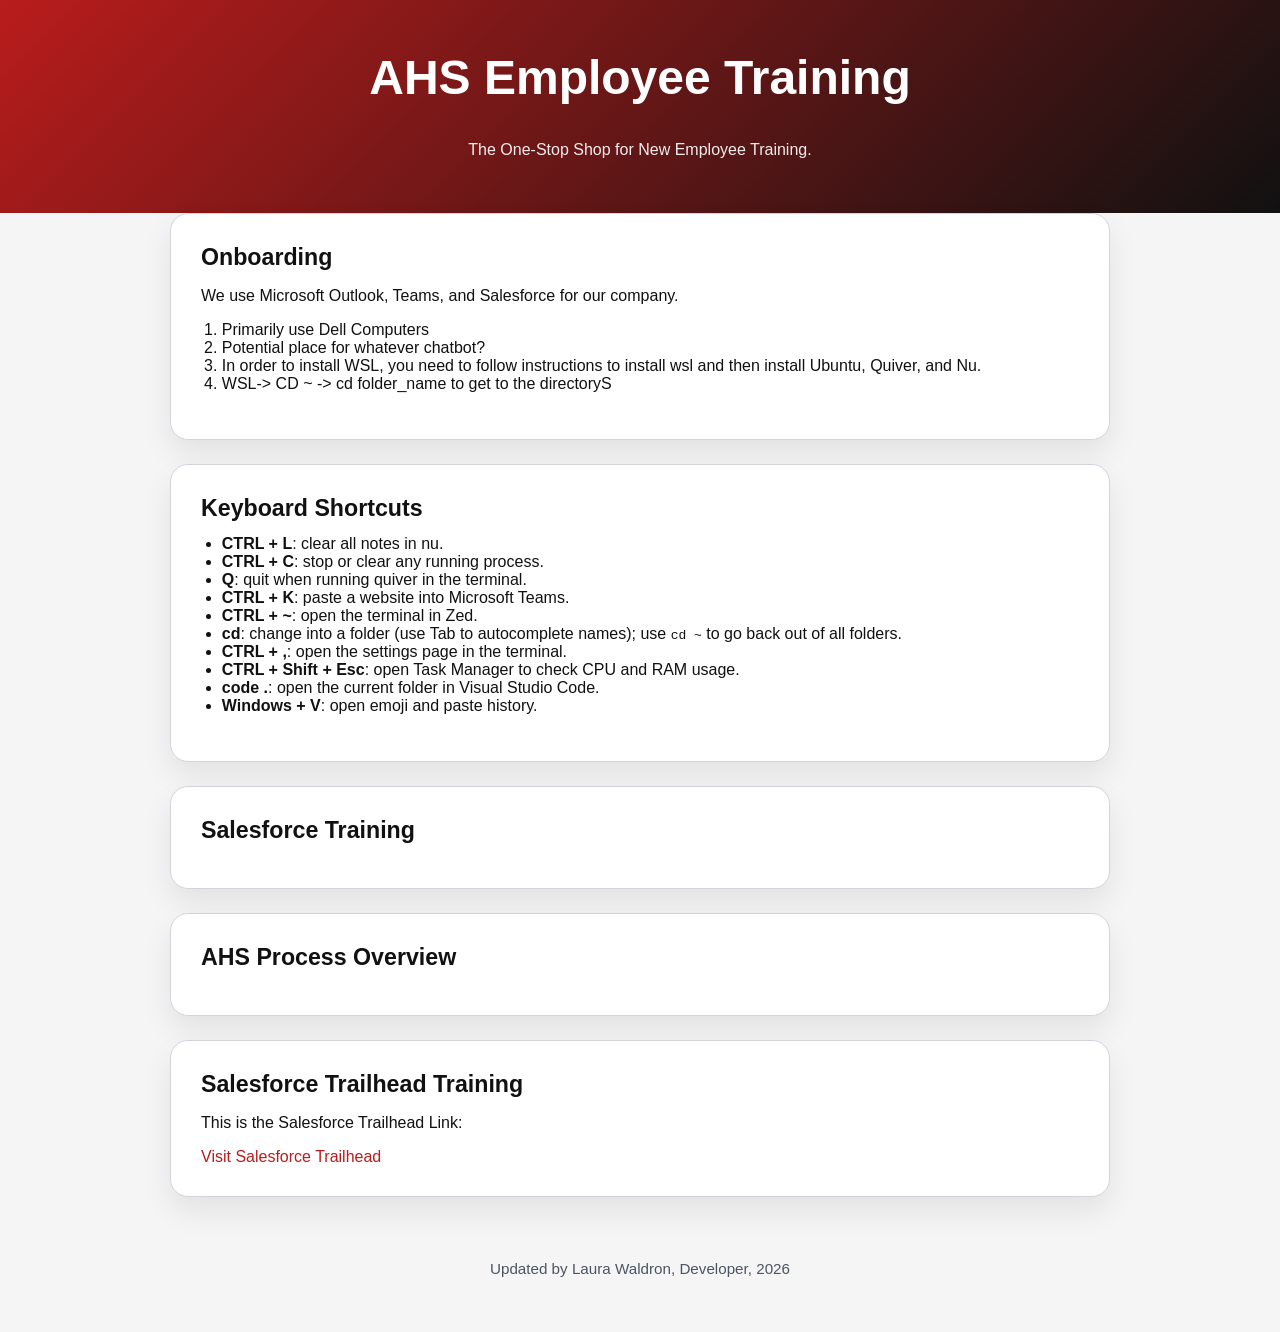
==== index.html @ 4b45c31b "Created a basic training website for AHS new users" ====
<!DOCTYPE html>
<html lang="en">
  <head>
    <meta charset="UTF-8" />
    <meta name="viewport" content="width=device-width, initial-scale=1.0" />
    <title>New Employee Training</title>
    <link rel="icon" href="ahs_3d logo-781x782.png" type="image/x-icon" />
    <link rel="stylesheet" href="styles.css" />
  </head>
  <body>
    <header class="site-header">
      <div class="container">
        <h1>AHS Employee Training</h1>
        <p class="subtitle">
          The One-Stop Shop for New Employee Training.
        </p>
      </div>
    </header>

    <main class="container">
      <section class="card">
        <h2>Onboarding</h2>
        <p>
          We use Microsoft Outlook, Teams, and Salesforce for our company. 
        </p>
        <ol>
            <li>Primarily use Dell Computers</li>
            <li>Potential place for whatever chatbot?</li>
            <li>In order to install WSL, you need to follow instructions to install wsl and then install Ubuntu, Quiver, and Nu.</li>
            <li>WSL-> CD ~ -> cd folder_name to get to the directoryS</li>
        </ol>
      </section>

      <section class="card">
        <h2>Keyboard Shortcuts</h2>
        <ul>
          <li><strong>CTRL + L</strong>: clear all notes in nu.</li>
          <li><strong>CTRL + C</strong>: stop or clear any running process.</li>
          <li><strong>Q</strong>: quit when running quiver in the terminal.</li>
          <li><strong>CTRL + K</strong>: paste a website into Microsoft Teams</a>.</li>
          <li><strong>CTRL + ~</strong>: open the terminal in Zed.</li>
          <li><strong>cd</strong>: change into a folder (use Tab to autocomplete names); use <code>cd ~</code> to go back out of all folders.</li>
          <li><strong>CTRL + ,</strong>: open the settings page in the terminal.</li>
          <li><strong>CTRL + Shift + Esc</strong>: open Task Manager to check CPU and RAM usage.</li>
          <li><strong>code .</strong>: open the current folder in Visual Studio Code.</li>
          <li><strong>Windows + V</strong>: open emoji and paste history.</li>
        </ul>
      </section>

      <section class="card">
        <h2>Salesforce Training</h2>
        <!-- <ul>
          <li>Company handbook</li>
          <li>IT support and help desk contact</li>
          <li>Team communication guide</li>
          <li>Training schedule and calendar</li>
        </ul> -->
      </section>

      <section class="card">
        <h2>AHS Process Overview</h2>
        <!-- <p>
          Add new training sections as you create them. Use headings for topics like policies, tools, and process maps. Replace
          placeholder text with the exact details your new employees need.
        </p> -->
      </section>
      <section class ="card">
        <h2>Salesforce Trailhead Training</h2>
        <p>This is the Salesforce Trailhead Link:</p>
        <a href="https://trailhead.salesforce.com/users/pjkbm031xb60pq8l7m/trailmixes/salesforce-onboarding-ahs" target="_blank" rel="noopener noreferrer">
          Visit Salesforce Trailhead
        </a>
      </section>
    </main>

    <footer class="site-footer">
      <div class="container">
        <p>Updated by Laura Waldron, Developer, 2026</p>
      </div>
    </footer>
  </body>
</html>
---- styles.css ----
/* styles.css */
body {
  margin: 0;
  font-family: "Segoe UI", Arial, sans-serif;
  background: #f5f5f5;
  color: #111111;
}

* {
  box-sizing: border-box;
}

a {
  color: #b91c1c;
  text-decoration: none;
}

a:hover {
  text-decoration: underline;
}

.container {
  max-width: 980px;
  margin: 0 auto;
  padding: 0 20px;
}

.site-header {
  background: linear-gradient(135deg, #b91c1c 0%, #111111 100%);
  color: #ffffff;
  padding: 50px 0;
  text-align: center;
}

.subtitle {
  margin: 0.5rem auto 0;
  max-width: 720px;
  line-height: 1.6;
  color: rgba(255, 255, 255, 0.92);
}

main {
  padding: 40px 0 60px;
}

.card {
  background: #ffffff;
  border-radius: 18px;
  border: 1px solid #d1d5db;
  box-shadow: 0 14px 30px rgba(0, 0, 0, 0.08);
  padding: 30px;
  margin-bottom: 24px;
}

h1, h2 {
  margin-top: 0;
}

h1 {
  font-size: clamp(2rem, 4vw, 3rem);
}

h2 {
  font-size: 1.45rem;
  margin-bottom: 0.85rem;
  color: #111111;
}

ul, ol {
  padding-left: 1.3rem;
  margin-top: 0;
}

.site-footer {
  text-align: center;
  padding: 24px 0 40px;
  color: #475569;
  font-size: 0.95rem;
}

@media (max-width: 640px) {
  .site-header {
    padding: 36px 0;
  }

  .card {
    padding: 24px;
  }
}

.site-footer {
  text-align: center;
  padding: 24px 0 40px;
  color: #4b5563;
  font-size: 0.95rem;
}
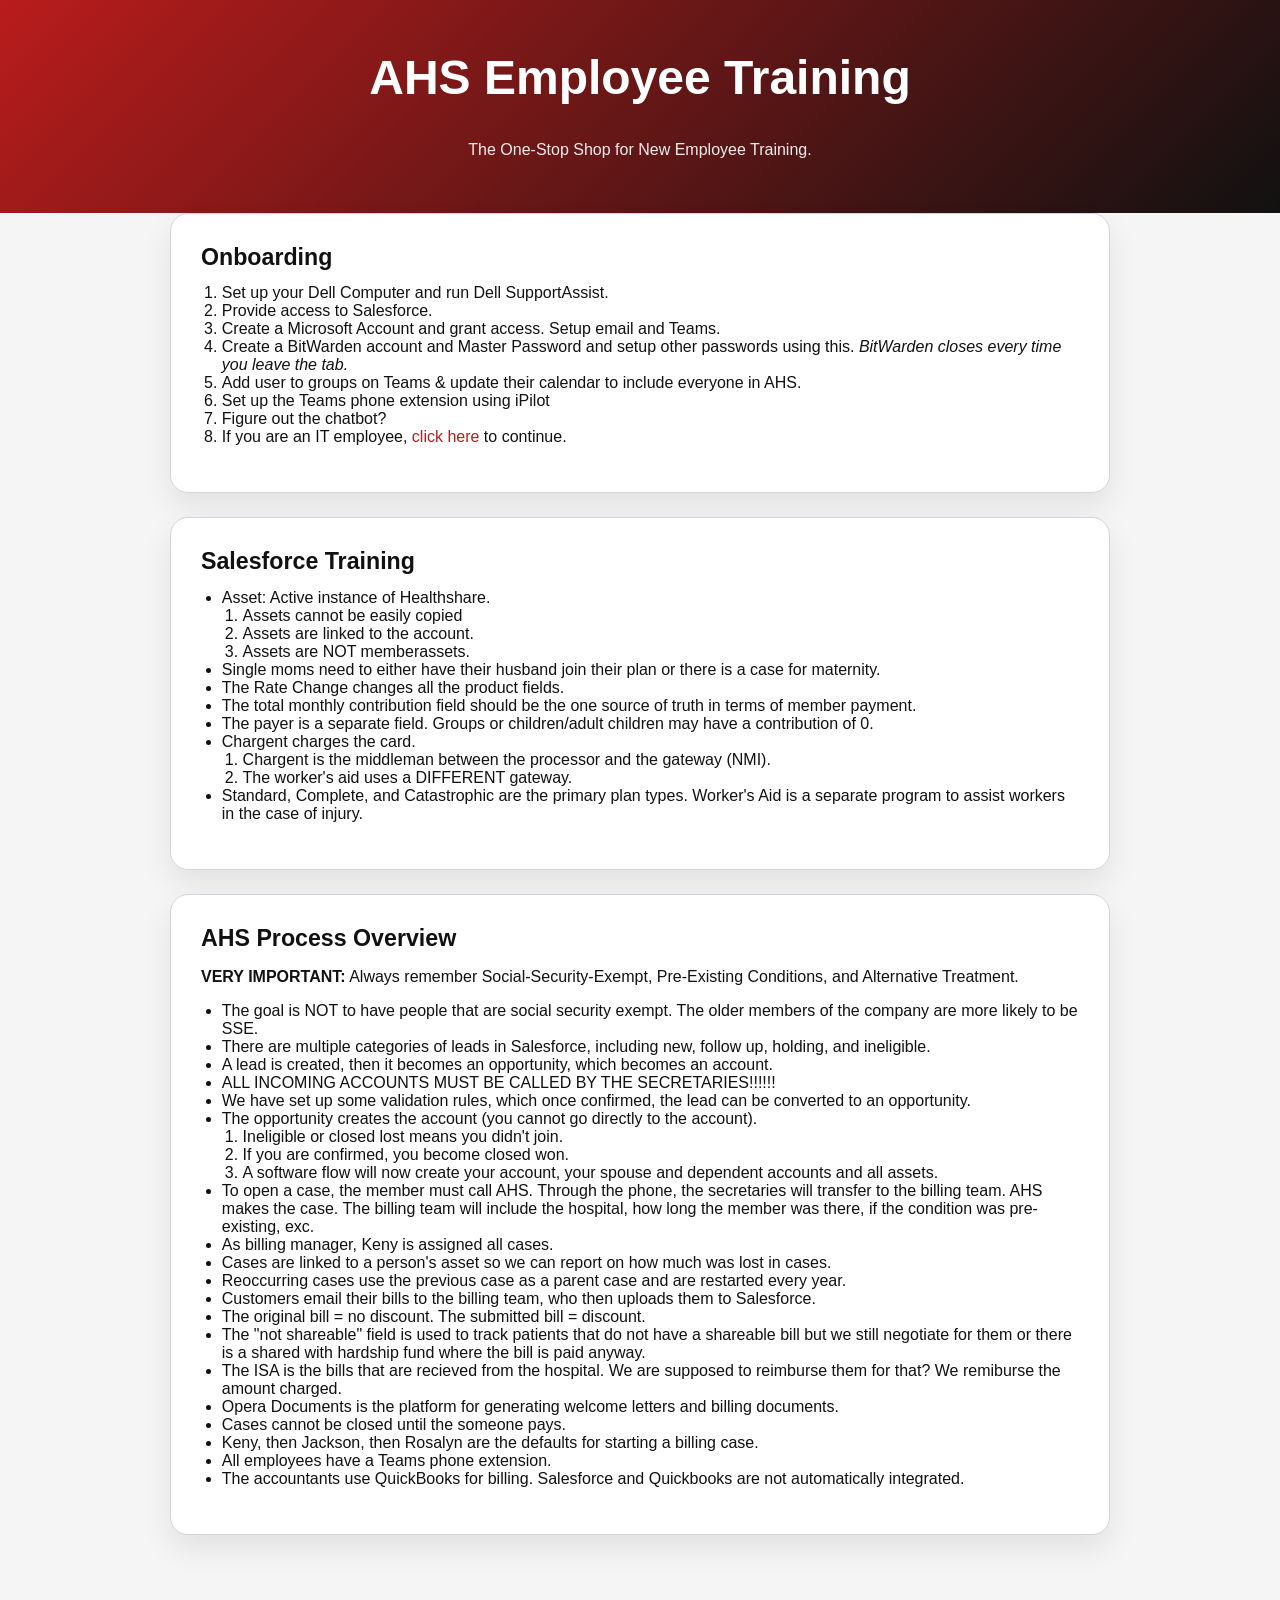
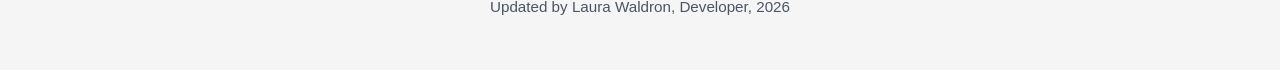
==== commit 0f5a6ece: "updated site with all my notes" ====
--- a/index.html
+++ b/index.html
@@ -4,7 +4,7 @@
     <meta charset="UTF-8" />
     <meta name="viewport" content="width=device-width, initial-scale=1.0" />
     <title>New Employee Training</title>
-    <link rel="icon" href="ahs_3d logo-781x782.png" type="image/x-icon" />
+    <link rel="icon" href="images/ahs_3d logo-781x782.png" type="image/x-icon" />
     <link rel="stylesheet" href="styles.css" />
   </head>
   <body>
@@ -20,56 +20,75 @@
     <main class="container">
       <section class="card">
         <h2>Onboarding</h2>
-        <p>
-          We use Microsoft Outlook, Teams, and Salesforce for our company. 
-        </p>
         <ol>
-            <li>Primarily use Dell Computers</li>
-            <li>Potential place for whatever chatbot?</li>
-            <li>In order to install WSL, you need to follow instructions to install wsl and then install Ubuntu, Quiver, and Nu.</li>
-            <li>WSL-> CD ~ -> cd folder_name to get to the directoryS</li>
+            <li>Set up your Dell Computer and run Dell SupportAssist.</li>
+            <li>Provide access to Salesforce.</li>
+            <li>Create a Microsoft Account and grant access. Setup email and Teams.</li>
+            <li>Create a BitWarden account and Master Password and setup other passwords using this. <em>BitWarden closes every time you leave the tab.</em></li>
+            <li>Add user to groups on Teams & update their calendar to include everyone in AHS.</li>
+            <li>Set up the Teams phone extension using iPilot</li>
+            <li>Figure out the chatbot?</li> 
+            <!-- this chatbot note can be potentially moved to the tech page. -->
+            <li>If you are an IT employee, <a href="tech.html">click here</a> to continue.</li>
         </ol>
       </section>
 
       <section class="card">
-        <h2>Keyboard Shortcuts</h2>
+        <h2>Salesforce Training</h2>
         <ul>
-          <li><strong>CTRL + L</strong>: clear all notes in nu.</li>
-          <li><strong>CTRL + C</strong>: stop or clear any running process.</li>
-          <li><strong>Q</strong>: quit when running quiver in the terminal.</li>
-          <li><strong>CTRL + K</strong>: paste a website into Microsoft Teams</a>.</li>
-          <li><strong>CTRL + ~</strong>: open the terminal in Zed.</li>
-          <li><strong>cd</strong>: change into a folder (use Tab to autocomplete names); use <code>cd ~</code> to go back out of all folders.</li>
-          <li><strong>CTRL + ,</strong>: open the settings page in the terminal.</li>
-          <li><strong>CTRL + Shift + Esc</strong>: open Task Manager to check CPU and RAM usage.</li>
-          <li><strong>code .</strong>: open the current folder in Visual Studio Code.</li>
-          <li><strong>Windows + V</strong>: open emoji and paste history.</li>
+          <li>Asset: Active instance of Healthshare.</li>
+          <ol>
+            <li>Assets cannot be easily copied</li>
+            <li>Assets are linked to the account.</li>
+            <li>Assets are NOT memberassets.</li>
+          </ol>
+          <li>Single moms need to either have their husband join their plan or there is a case for maternity.</li>
+          <li>The Rate Change changes all the product fields.</li>
+          <li>The total monthly contribution field should be the one source of truth in terms of member payment.</li>
+          <li>The payer is a separate field. Groups or children/adult children may have a contribution of 0.</li>
+          <li>Chargent charges the card.</li>
+          <ol>
+            <li>Chargent is the middleman between the processor and the gateway (NMI).</li>
+            <li>The worker's aid uses a DIFFERENT gateway.</li>
+          </ol>
+          <li>Standard, Complete, and Catastrophic are the primary plan types. Worker's Aid is a separate program to assist workers in the case of injury.</li>
         </ul>
       </section>
 
       <section class="card">
-        <h2>Salesforce Training</h2>
-        <!-- <ul>
-          <li>Company handbook</li>
-          <li>IT support and help desk contact</li>
-          <li>Team communication guide</li>
-          <li>Training schedule and calendar</li>
-        </ul> -->
-      </section>
-
-      <section class="card">
         <h2>AHS Process Overview</h2>
-        <!-- <p>
-          Add new training sections as you create them. Use headings for topics like policies, tools, and process maps. Replace
-          placeholder text with the exact details your new employees need.
-        </p> -->
-      </section>
-      <section class ="card">
-        <h2>Salesforce Trailhead Training</h2>
-        <p>This is the Salesforce Trailhead Link:</p>
-        <a href="https://trailhead.salesforce.com/users/pjkbm031xb60pq8l7m/trailmixes/salesforce-onboarding-ahs" target="_blank" rel="noopener noreferrer">
-          Visit Salesforce Trailhead
-        </a>
+        <p><strong>VERY IMPORTANT:</strong> Always remember Social-Security-Exempt, Pre-Existing Conditions, and Alternative Treatment.</p>
+        <ul>
+          <li>The goal is NOT to have people that are social security exempt. The older members of the company are more likely to be SSE.</li>
+          <li>There are multiple categories of leads in Salesforce, including new, follow up, holding, and ineligible.</li>
+          <li>A lead is created, then it becomes an opportunity, which becomes an account.</li>
+          <li>ALL INCOMING ACCOUNTS MUST BE CALLED BY THE SECRETARIES!!!!!!</li>
+          <li>We have set up some validation rules, which once confirmed, the lead can be converted to an opportunity.</li>
+          <li>The opportunity creates the account (you cannot go directly to the account).</li>
+            <ol>
+              <li>Ineligible or closed lost means you didn't join.</li>
+              <li>If you are confirmed, you become closed won.</li>
+              <li>A software flow will now create your account, your spouse and dependent accounts and all assets.</li>
+            </ol>
+            <li>To open a case, the member must call AHS. 
+              Through the phone, the secretaries will transfer to the billing team. 
+              AHS makes the case. The billing team will include the hospital, how long the member was there, if the condition was pre-existing, exc.
+            </li>
+            <li>As billing manager, Keny is assigned all cases.</li>
+            <li>Cases are linked to a person's asset so we can report on how much was lost in cases.</li>
+            <li>Reoccurring cases use the previous case as a parent case and are restarted every year.</li>
+            <li>Customers email their bills to the billing team, who then uploads them to Salesforce.</li>
+            <li>The original bill = no discount. The submitted bill = discount.</li>
+            <li>The "not shareable" field is used to track patients that do not have a shareable bill but we still negotiate for them
+              or there is a shared with hardship fund where the bill is paid anyway.
+            </li>
+            <li>The ISA is the bills that are recieved from the hospital. We are supposed to reimburse them for that? We remiburse the amount charged.</li>
+            <li>Opera Documents is the platform for generating welcome letters and billing documents.</li>
+            <li>Cases cannot be closed until the someone pays.</li>
+            <li>Keny, then Jackson, then Rosalyn are the defaults for starting a billing case.</li>
+            <li>All employees have a Teams phone extension.</li>
+            <li>The accountants use QuickBooks for billing. Salesforce and Quickbooks are not automatically integrated.</li>
+        </ul>
       </section>
     </main>
 
--- a/styles.css
+++ b/styles.css
@@ -94,3 +94,25 @@
   color: #4b5563;
   font-size: 0.95rem;
 }
+
+.back-btn {
+  position: fixed;
+  left: 20px;
+  top: 100px;
+  background: #b91c1c;
+  color: #ffffff;
+  padding: 10px 16px;
+  border-radius: 8px;
+  font-size: 0.9rem;
+  font-weight: 500;
+  text-decoration: none;
+  box-shadow: 0 4px 12px rgba(185, 28, 28, 0.3);
+  transition: all 0.2s ease;
+  z-index: 100;
+}
+
+.back-btn:hover {
+  background: #111111;
+  box-shadow: 0 6px 16px rgba(0, 0, 0, 0.4);
+  text-decoration: none;
+}
